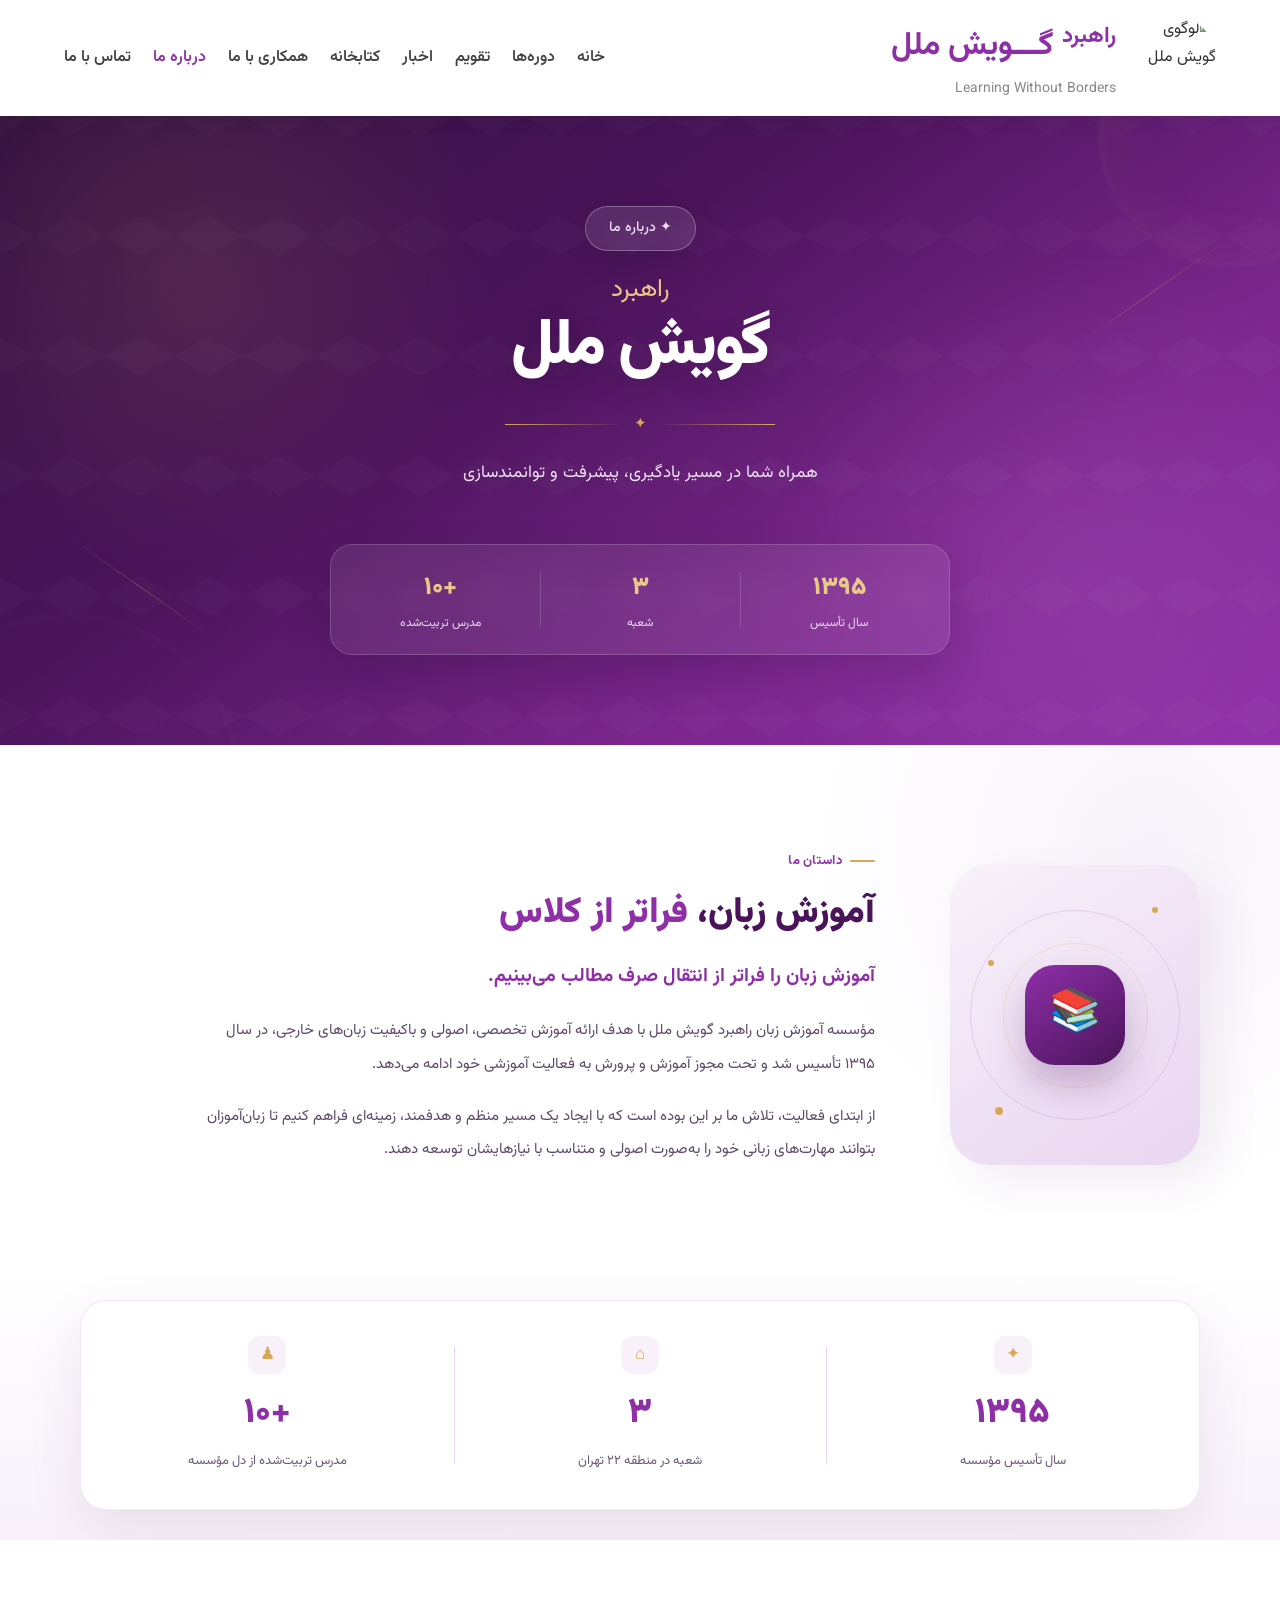
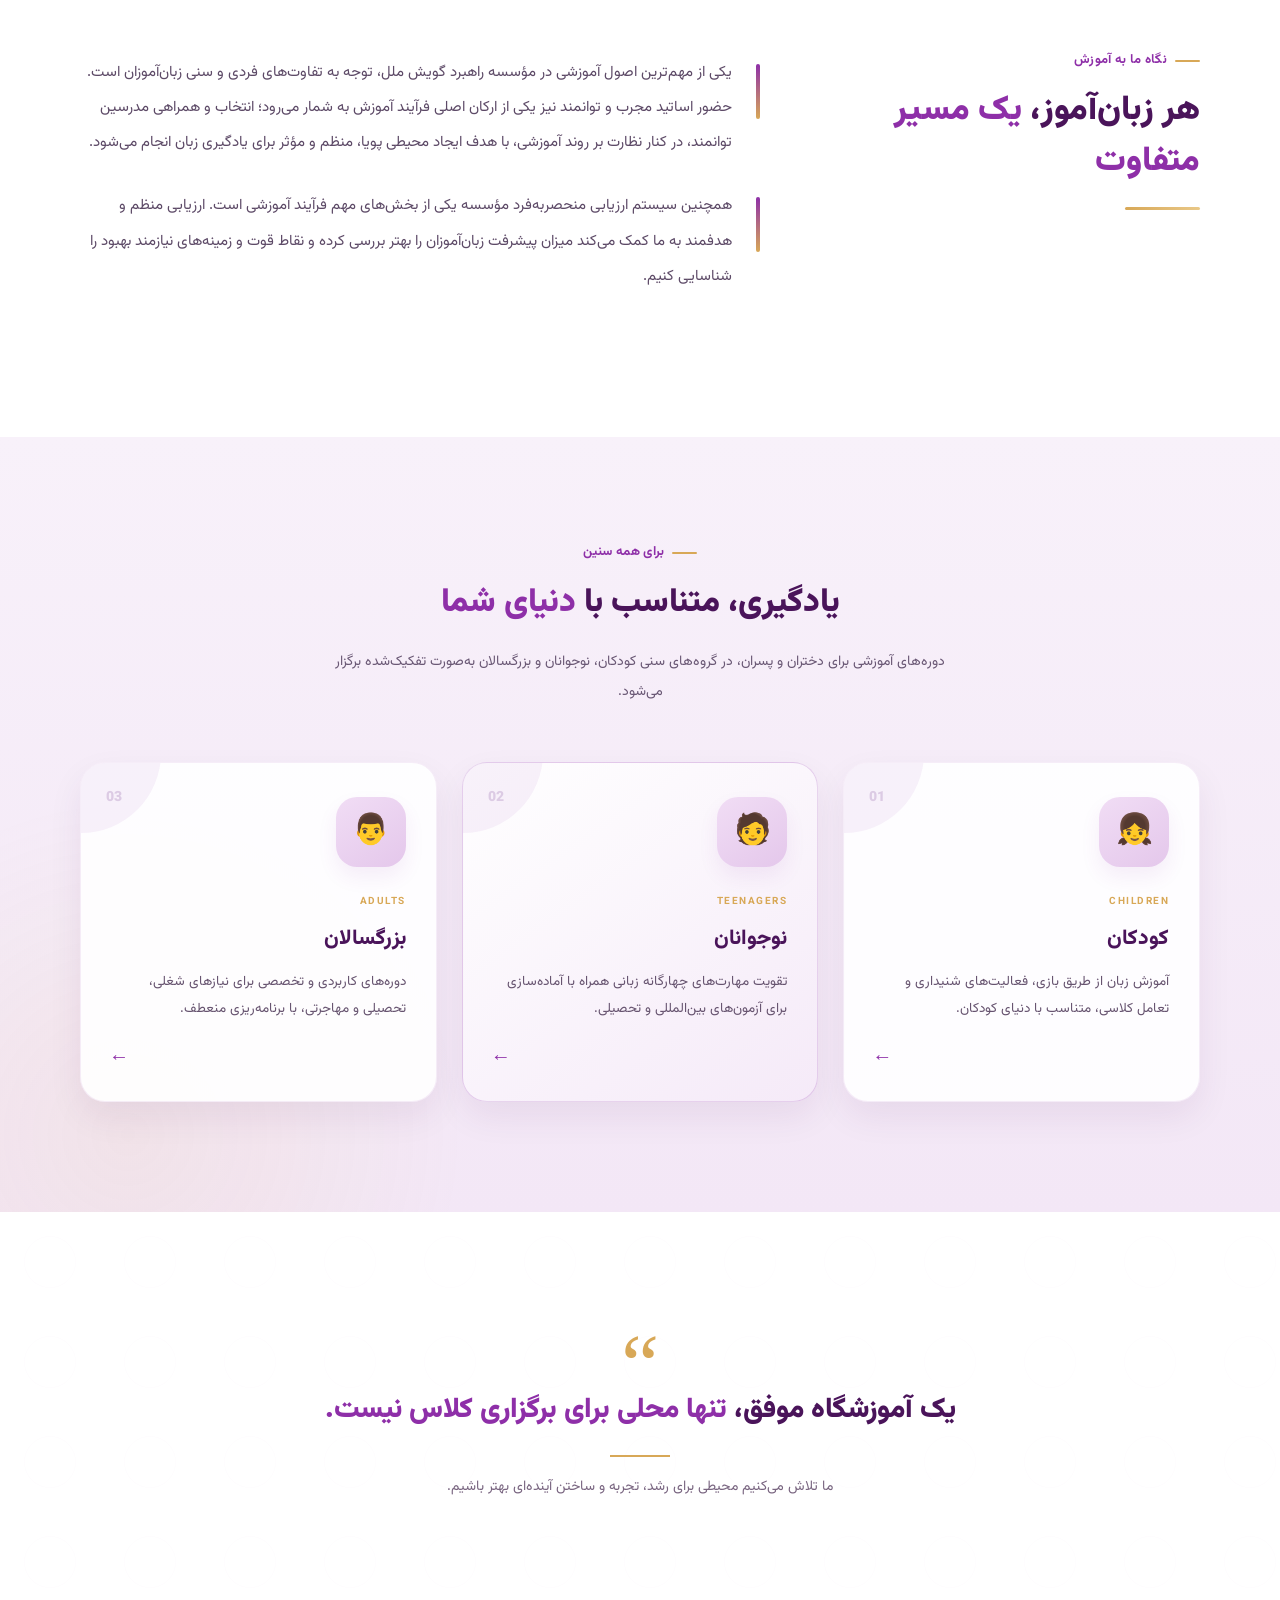
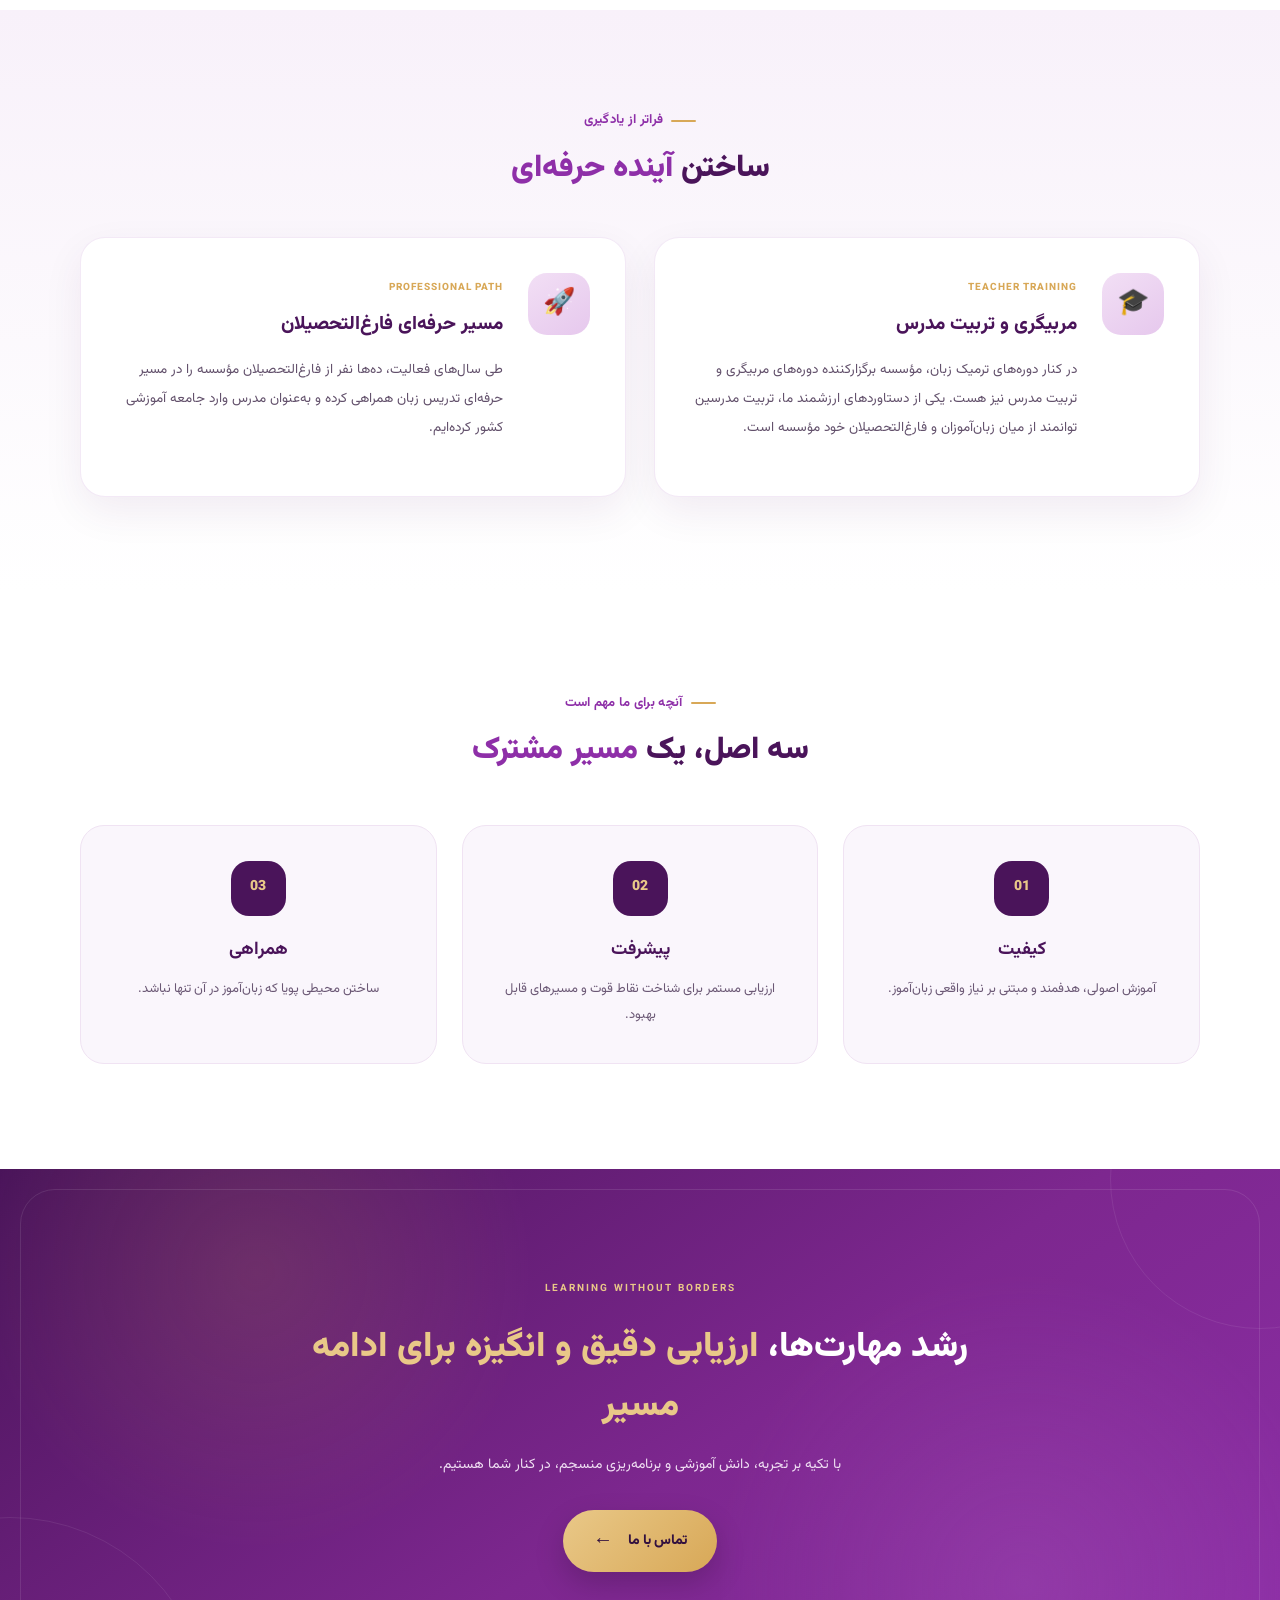
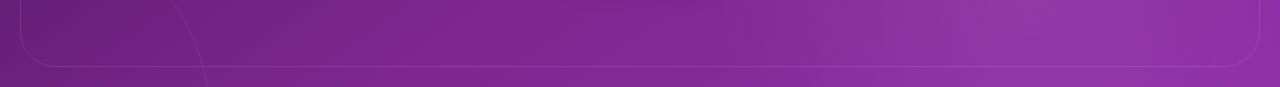
==== about us.html @ 9d2b3f7c "Initial upload - Gouyesh Melal" ====
<!DOCTYPE html>
<html lang="fa" dir="rtl">
<head>
    <meta charset="UTF-8">
    <meta name="viewport" content="width=device-width, initial-scale=1.0">
    <meta name="theme-color" content="#8E2FA8">
    <title>درباره ما | گویش ملل</title>

    <!-- ================= FONT ================= -->
    <link rel="preconnect" href="https://fonts.googleapis.com">
    <link rel="preconnect" href="https://fonts.gstatic.com" crossorigin>
    <link href="https://fonts.googleapis.com/css2?family=Vazirmatn:wght@300;400;500;700;900&display=swap" rel="stylesheet">

    <!-- ================= MAIN CSS ================= -->
    <link rel="stylesheet" href="/css/style.css">

    <style>
        /* =========================================================
           SHARED HEADER (same as the Library page)
           Placed after style.css so these rules win.
        ========================================================= */
        
        body {
            margin: 0 !important;
            padding-top: 0 !important;
        }

        header {
            margin-top: 0 !important;
            top: 0 !important;
        }

        * {
            margin: 0;
            padding: 0;
            box-sizing: border-box;
            font-family: "Vazirmatn", sans-serif;
        }

        .container {
            width: 90%;
            max-width: 1200px;
            margin: auto;
        }

        header {
            position: sticky;
            top: 0;
            right: 0;
            width: 100%;
            background: #fff;
            box-shadow: 0 5px 15px rgba(0, 0, 0, .08);
            z-index: 1000;
        }

        .nav {
            display: flex;
            justify-content: space-between;
            align-items: center;
            gap: 20px;
            padding: 12px 0;
        }

        .logo {
            display: flex;
            align-items: center;
            gap: 15px;
            flex-shrink: 0;
        }

            .logo img {
                width: 85px;
                height: 85px;
                border-radius: 50%;
                object-fit: cover;
            }

            .logo h1 {
                color: #8E2FA8;
            }

            .logo span {
                color: #888;
                font-size: 14px;
            }

        nav ul {
            list-style: none;
            display: flex;
            align-items: center;
            gap: 22px;
            flex-wrap: wrap;
        }

        nav a {
            text-decoration: none;
            color: #444;
            font-weight: 600;
            transition: color .3s;
            white-space: nowrap;
        }

            nav a:hover,
            nav a.active {
                color: #8E2FA8;
            }

        /* Tablet */
        @media screen and (max-width: 1024px) {

            .container {
                width: 92%;
            }

            .nav {
                flex-direction: column;
                gap: 12px;
                padding: 10px 0;
            }

            nav ul {
                justify-content: center;
                gap: 12px 18px;
            }
        }

        /* Mobile */
        @media screen and (max-width: 600px) {

            .logo img {
                width: 65px;
                height: 65px;
            }

            .logo h1 {
                font-size: 20px;
            }

            .logo span {
                font-size: 12px;
            }

            nav ul {
                gap: 8px 13px;
            }

            nav a {
                font-size: 12px;
            }
        }


        /* =========================================================
           ABOUT PAGE
           رنگ‌بندی هماهنگ با سایت گویش ملل
        ========================================================= */

        .about-page {
            --purple: #8E2FA8;
            --purple-dark: #4A145A;
            --purple-deep: #32103F;
            --purple-light: #B96BC9;
            --lilac: #E9D5F0;
            --lilac-light: #F8F1FA;
            --gold: #D8A857;
            --gold-light: #E9C888;
            --text: #3F2850;
            --white: #FFFFFF;
            overflow: hidden;
            background: #fff;
        }

            .about-page * {
                box-sizing: border-box;
            }

            .about-page .container {
                width: min(1120px, 92%);
                margin: 0 auto;
            }

        /* =========================================================
           HERO
           Header is now sticky (in the page flow), so the hero
           no longer needs a big top padding.
        ========================================================= */

        .about-hero {
            position: relative;
            margin-top: 0;
            min-height: 520px;
            padding: 90px 0 90px;
            display: flex;
            align-items: center;
            text-align: center;
            color: #fff;
            overflow: hidden;
            background: radial-gradient(circle at 15% 25%, rgba(216, 168, 87, .13), transparent 25%), radial-gradient(circle at 85% 75%, rgba(185, 107, 201, .20), transparent 28%), linear-gradient(145deg, #32103F 0%, #4A145A 38%, #7D278F 72%, #8E2FA8 100%);
        }

            .about-hero::before {
                content: "";
                position: absolute;
                inset: 0;
                opacity: .16;
                background-image: linear-gradient(30deg, rgba(255, 255, 255, .12) 12%, transparent 12.5%, transparent 87%, rgba(255, 255, 255, .12) 87.5%, rgba(255, 255, 255, .12)), linear-gradient(150deg, rgba(255, 255, 255, .12) 12%, transparent 12.5%, transparent 87%, rgba(255, 255, 255, .12) 87.5%, rgba(255, 255, 255, .12));
                background-size: 70px 120px;
            }

        .about-hero-content {
            position: relative;
            z-index: 3;
        }

        .about-badge {
            display: inline-flex;
            align-items: center;
            justify-content: center;
            gap: 8px;
            padding: 9px 23px;
            margin-bottom: 24px;
            border: 1px solid rgba(255, 255, 255, .28);
            border-radius: 50px;
            background: rgba(255, 255, 255, .10);
            color: #F1DFF5;
            font-size: 14px;
            font-weight: 500;
            backdrop-filter: blur(8px);
            box-shadow: 0 8px 30px rgba(0, 0, 0, .10);
        }

        .about-hero h1 {
            margin: 0;
            line-height: 1.2;
        }

        .hero-small-title {
            display: block;
            margin-bottom: 4px;
            font-size: 25px;
            font-weight: 400;
            color: #E9C888;
        }

        .hero-main-title {
            display: block;
            font-size: 64px;
            font-weight: 900;
            letter-spacing: -2px;
            text-shadow: 0 8px 35px rgba(0, 0, 0, .18);
        }

        .hero-divider {
            display: flex;
            align-items: center;
            justify-content: center;
            gap: 12px;
            width: 270px;
            margin: 25px auto 20px;
        }

            .hero-divider span {
                height: 1px;
                flex: 1;
                background: linear-gradient(90deg, transparent, #D8A857);
            }

                .hero-divider span:last-child {
                    background: linear-gradient(90deg, #D8A857, transparent);
                }

            .hero-divider i {
                color: #D8A857;
                font-style: normal;
                font-size: 15px;
            }

        .about-hero p {
            margin: 0;
            color: #F1E5F5;
            font-size: 17px;
            font-weight: 400;
        }

        .hero-mini-stats {
            width: min(620px, 100%);
            margin: 55px auto 0;
            padding: 20px 10px;
            display: grid;
            grid-template-columns: repeat(3, 1fr);
            border: 1px solid rgba(255, 255, 255, .16);
            border-radius: 22px;
            background: rgba(255, 255, 255, .08);
            backdrop-filter: blur(10px);
            box-shadow: 0 18px 45px rgba(26, 5, 35, .16);
        }

            .hero-mini-stats div {
                position: relative;
            }

                .hero-mini-stats div:not(:last-child)::after {
                    content: "";
                    position: absolute;
                    left: 0;
                    top: 10%;
                    width: 1px;
                    height: 80%;
                    background: rgba(255, 255, 255, .16);
                }

            .hero-mini-stats strong {
                display: block;
                color: #E9C888;
                font-size: 25px;
                font-weight: 900;
            }

            .hero-mini-stats small {
                display: block;
                margin-top: 3px;
                color: #EBDDF0;
                font-size: 12px;
            }

        .hero-orb {
            position: absolute;
            border-radius: 50%;
            pointer-events: none;
            filter: blur(2px);
        }

        .hero-orb-one {
            width: 260px;
            height: 260px;
            top: -110px;
            right: -80px;
            border: 1px solid rgba(255, 255, 255, .13);
            box-shadow: inset 0 0 70px rgba(216, 168, 87, .06);
        }

        .hero-orb-two {
            width: 340px;
            height: 340px;
            bottom: -210px;
            left: -100px;
            border: 1px solid rgba(255, 255, 255, .10);
        }

        .hero-line {
            position: absolute;
            width: 180px;
            height: 1px;
            background: linear-gradient(90deg, transparent, rgba(216, 168, 87, .45), transparent);
            transform: rotate(-35deg);
            opacity: .7;
        }

        .line-one {
            top: 28%;
            right: 3%;
        }

        .line-two {
            bottom: 25%;
            left: 4%;
            transform: rotate(35deg);
        }

        /* =========================================================
           SECTION COMMON
        ========================================================= */

        .section-label {
            display: inline-flex;
            align-items: center;
            gap: 8px;
            color: var(--purple);
            font-size: 13px;
            font-weight: 700;
            letter-spacing: .3px;
        }

            .section-label::before {
                content: "";
                width: 25px;
                height: 2px;
                background: var(--gold);
                border-radius: 5px;
            }

        .about-page h2 {
            margin: 12px 0 20px;
            color: var(--purple-dark);
            font-size: 31px;
            font-weight: 900;
            line-height: 1.5;
        }

            .about-page h2 span {
                color: var(--purple);
            }

        /* =========================================================
           INTRO
        ========================================================= */

        .about-intro {
            position: relative;
            padding: 100px 0 85px;
            background: radial-gradient(circle at 90% 20%, rgba(142, 47, 168, .06), transparent 28%), #fff;
        }

        .intro-layout {
            display: grid;
            grid-template-columns: 250px 1fr;
            gap: 75px;
            align-items: center;
        }

        .intro-decoration {
            position: relative;
            height: 300px;
            display: flex;
            align-items: center;
            justify-content: center;
            border-radius: 38px;
            background: linear-gradient(145deg, #F8F1FA, #E9D5F0);
            box-shadow: 18px 18px 45px rgba(74, 20, 90, .08);
            overflow: hidden;
        }

            .intro-decoration::before {
                content: "";
                position: absolute;
                width: 210px;
                height: 210px;
                border: 1px solid rgba(142, 47, 168, .15);
                border-radius: 50%;
            }

            .intro-decoration::after {
                content: "";
                position: absolute;
                width: 145px;
                height: 145px;
                border: 1px solid rgba(216, 168, 87, .22);
                border-radius: 50%;
            }

        .intro-book-icon {
            position: relative;
            z-index: 2;
            width: 100px;
            height: 100px;
            display: flex;
            align-items: center;
            justify-content: center;
            border-radius: 30px;
            background: linear-gradient(145deg, #8E2FA8, #4A145A);
            font-size: 42px;
            box-shadow: 0 20px 35px rgba(74, 20, 90, .25);
        }

        .intro-decoration > span {
            position: absolute;
            width: 6px;
            height: 6px;
            border-radius: 50%;
            background: var(--gold);
        }

            .intro-decoration > span:nth-child(2) {
                top: 42px;
                right: 42px;
            }

            .intro-decoration > span:nth-child(3) {
                bottom: 50px;
                left: 45px;
                width: 8px;
                height: 8px;
            }

            .intro-decoration > span:nth-child(4) {
                top: 95px;
                left: 38px;
            }

        .intro-content {
            max-width: 700px;
        }

            .intro-content h2 {
                font-size: 36px;
            }

            .intro-content .lede {
                margin: 0 0 20px;
                color: var(--purple);
                font-size: 19px;
                font-weight: 700;
            }

            .intro-content p:not(.lede) {
                max-width: 680px;
                margin: 0 0 18px;
                color: #5D4A67;
                font-size: 15px;
                line-height: 2.25;
            }

        /* =========================================================
           STATS
        ========================================================= */

        .about-stats {
            padding: 30px 0;
            background: linear-gradient(180deg, #fff, #F8F1FA);
        }

        .stats-box {
            display: grid;
            grid-template-columns: repeat(3, 1fr);
            overflow: hidden;
            border: 1px solid rgba(142, 47, 168, .10);
            border-radius: 26px;
            background: #fff;
            box-shadow: 0 20px 55px rgba(74, 20, 90, .09);
        }

        .stat-item {
            position: relative;
            padding: 35px 20px;
            text-align: center;
        }

            .stat-item:not(:last-child)::after {
                content: "";
                position: absolute;
                top: 22%;
                left: 0;
                width: 1px;
                height: 56%;
                background: #E9D5F0;
            }

        .stat-icon {
            width: 38px;
            height: 38px;
            margin: 0 auto 8px;
            display: flex;
            align-items: center;
            justify-content: center;
            border-radius: 12px;
            background: #F8F1FA;
            color: var(--gold);
            font-size: 17px;
        }

        .stat-num {
            color: var(--purple);
            font-size: 35px;
            font-weight: 900;
        }

        .stat-label {
            margin-top: 5px;
            color: #6A5875;
            font-size: 13px;
        }

        /* =========================================================
           PRINCIPLES
        ========================================================= */

        .about-principles {
            padding: 105px 0;
            background: #fff;
        }

        .principles-layout {
            display: grid;
            grid-template-columns: 360px 1fr;
            gap: 80px;
            align-items: start;
        }

        .principles-heading {
            position: sticky;
            top: 130px;
        }

            .principles-heading h2 {
                font-size: 34px;
            }

        .gold-line {
            width: 75px;
            height: 3px;
            border-radius: 10px;
            background: linear-gradient(90deg, var(--gold), #E9C888);
        }

        .principles-text {
            padding: 10px 0;
        }

            .principles-text p {
                position: relative;
                margin: 0 0 28px;
                padding: 0 28px 0 0;
                color: #5D4A67;
                font-size: 15px;
                line-height: 2.35;
            }

                .principles-text p::before {
                    content: "";
                    position: absolute;
                    top: 9px;
                    right: 0;
                    width: 4px;
                    height: 55px;
                    border-radius: 10px;
                    background: linear-gradient(180deg, var(--purple), var(--gold));
                }

        /* =========================================================
           AGE GROUPS
        ========================================================= */

        .about-groups {
            position: relative;
            padding: 100px 0 110px;
            background: radial-gradient(circle at 10% 90%, rgba(216, 168, 87, .09), transparent 25%), linear-gradient(180deg, #F8F1FA 0%, #F3E7F6 100%);
        }

        .groups-heading {
            max-width: 650px;
            margin: 0 auto 55px;
            text-align: center;
        }

            .groups-heading .section-label {
                justify-content: center;
            }

            .groups-heading h2 {
                margin-top: 13px;
                font-size: 33px;
            }

            .groups-heading p {
                margin: 0;
                color: #6A5875;
                font-size: 14px;
                line-height: 2.1;
            }

        .groups-grid {
            display: grid;
            grid-template-columns: repeat(3, 1fr);
            gap: 25px;
        }

        .group-card {
            position: relative;
            min-height: 340px;
            padding: 34px 30px 30px;
            border: 1px solid rgba(142, 47, 168, .08);
            border-radius: 25px;
            background: rgba(255, 255, 255, .90);
            box-shadow: 0 15px 35px rgba(74, 20, 90, .07);
            overflow: hidden;
            transition: .35s ease;
        }

            .group-card::before {
                content: "";
                position: absolute;
                width: 160px;
                height: 160px;
                top: -90px;
                left: -80px;
                border-radius: 50%;
                background: rgba(142, 47, 168, .06);
                transition: .35s;
            }

            .group-card:hover {
                transform: translateY(-10px);
                border-color: rgba(142, 47, 168, .18);
                box-shadow: 0 25px 50px rgba(74, 20, 90, .14);
            }

                .group-card:hover::before {
                    transform: scale(1.4);
                }

            .group-card.featured {
                background: linear-gradient(145deg, #fff, #F5EAF8);
                border-color: rgba(142, 47, 168, .20);
            }

        .card-number {
            position: absolute;
            top: 23px;
            left: 25px;
            color: #DCCBE4;
            font-size: 14px;
            font-weight: 900;
        }

        .group-icon {
            width: 70px;
            height: 70px;
            display: flex;
            align-items: center;
            justify-content: center;
            margin-bottom: 20px;
            border-radius: 21px;
            background: linear-gradient(145deg, #F1DDF5, #E4C7EB);
            font-size: 30px;
            box-shadow: 0 10px 20px rgba(142, 47, 168, .08);
        }

        .group-card-content > span {
            color: var(--gold);
            font-size: 10px;
            font-weight: 700;
            letter-spacing: 1.5px;
        }

        .group-card h3 {
            margin: 4px 0 10px;
            color: var(--purple-dark);
            font-size: 21px;
            font-weight: 800;
        }

        .group-card p {
            margin: 0;
            color: #66536F;
            font-size: 13.5px;
            line-height: 2;
        }

        .card-arrow {
            position: absolute;
            left: 28px;
            bottom: 25px;
            color: var(--purple);
            font-size: 20px;
            transition: .3s;
        }

        .group-card:hover .card-arrow {
            transform: translateX(-6px);
            color: var(--gold);
        }

        /* =========================================================
           QUOTE
        ========================================================= */

        .about-quote {
            position: relative;
            padding: 110px 0;
            text-align: center;
            overflow: hidden;
            background: #fff;
        }

        .quote-pattern {
            position: absolute;
            inset: 0;
            opacity: .35;
            background: radial-gradient(circle at center, transparent 0 35%, rgba(142, 47, 168, .035) 36% 36.5%, transparent 37%);
            background-size: 100px 100px;
        }

        .about-quote .container {
            position: relative;
            z-index: 2;
        }

        .quote-mark {
            height: 60px;
            color: #D8A857;
            font-family: Georgia, serif;
            font-size: 85px;
            line-height: 1;
        }

        .about-quote blockquote {
            max-width: 750px;
            margin: 5px auto 20px;
            color: var(--purple-dark);
            font-size: 28px;
            font-weight: 900;
            line-height: 1.7;
        }

            .about-quote blockquote span {
                color: var(--purple);
            }

        .quote-line {
            width: 60px;
            height: 2px;
            margin: 0 auto 18px;
            background: var(--gold);
        }

        .about-quote p {
            margin: 0;
            color: #796580;
            font-size: 14px;
        }

        /* =========================================================
           TEACHER TRAINING
        ========================================================= */

        .about-split {
            padding: 95px 0;
            background: linear-gradient(180deg, #F8F1FA, #fff);
        }

        .split-heading {
            margin-bottom: 45px;
            text-align: center;
        }

            .split-heading .section-label {
                justify-content: center;
            }

            .split-heading h2 {
                margin-bottom: 0;
            }

        .split-grid {
            display: grid;
            grid-template-columns: repeat(2, 1fr);
            gap: 28px;
        }

        .split-card {
            position: relative;
            display: flex;
            gap: 25px;
            min-height: 260px;
            padding: 35px;
            border: 1px solid rgba(142, 47, 168, .10);
            border-radius: 25px;
            background: #fff;
            box-shadow: 0 15px 40px rgba(74, 20, 90, .07);
            overflow: hidden;
            transition: .3s;
        }

            .split-card::after {
                content: "";
                position: absolute;
                bottom: 0;
                right: 0;
                width: 100%;
                height: 4px;
                background: linear-gradient(90deg, var(--gold), var(--purple));
                transform: scaleX(0);
                transform-origin: right;
                transition: .3s;
            }

            .split-card:hover {
                transform: translateY(-7px);
                box-shadow: 0 23px 50px rgba(74, 20, 90, .12);
            }

                .split-card:hover::after {
                    transform: scaleX(1);
                }

        .split-icon {
            flex: 0 0 62px;
            width: 62px;
            height: 62px;
            display: flex;
            align-items: center;
            justify-content: center;
            border-radius: 19px;
            background: linear-gradient(145deg, #F2DFF5, #E6C8ED);
            font-size: 26px;
        }

        .split-content > span {
            color: var(--gold);
            font-size: 10px;
            font-weight: 800;
            letter-spacing: 1px;
        }

        .split-card h3 {
            margin: 6px 0 13px;
            color: var(--purple-dark);
            font-size: 19px;
            font-weight: 800;
        }

        .split-card p {
            margin: 0;
            color: #62506B;
            font-size: 13.5px;
            line-height: 2.15;
        }

        /* =========================================================
           VALUES
        ========================================================= */

        .about-values {
            padding: 95px 0 105px;
            background: #fff;
        }

        .values-heading {
            margin-bottom: 50px;
            text-align: center;
        }

            .values-heading .section-label {
                justify-content: center;
            }

        .values-grid {
            display: grid;
            grid-template-columns: repeat(3, 1fr);
            gap: 25px;
        }

        .value-item {
            position: relative;
            padding: 35px 28px;
            text-align: center;
            border-radius: 24px;
            background: #FAF6FC;
            border: 1px solid #F0E3F3;
            transition: .3s;
        }

            .value-item:hover {
                transform: translateY(-7px);
                background: #fff;
                box-shadow: 0 20px 40px rgba(74, 20, 90, .09);
            }

        .value-icon {
            width: 55px;
            height: 55px;
            margin: 0 auto 18px;
            display: flex;
            align-items: center;
            justify-content: center;
            border-radius: 18px;
            background: var(--purple-dark);
            color: #E9C888;
            font-size: 14px;
            font-weight: 900;
        }

        .value-item h3 {
            margin: 0 0 10px;
            color: var(--purple-dark);
            font-size: 18px;
        }

        .value-item p {
            margin: 0;
            color: #6B5875;
            font-size: 13px;
            line-height: 2;
        }

        /* =========================================================
           CLOSING
        ========================================================= */

        .about-closing {
            position: relative;
            padding: 105px 0 115px;
            text-align: center;
            color: #fff;
            overflow: hidden;
            background: radial-gradient(circle at 20% 20%, rgba(216, 168, 87, .14), transparent 25%), radial-gradient(circle at 80% 80%, rgba(185, 107, 201, .22), transparent 28%), linear-gradient(145deg, #4A145A, #7D278F 55%, #8E2FA8);
        }

            .about-closing::before {
                content: "";
                position: absolute;
                inset: 20px;
                border: 1px solid rgba(255, 255, 255, .10);
                border-radius: 35px;
                pointer-events: none;
            }

        .closing-content {
            position: relative;
            z-index: 2;
        }

        .closing-badge {
            display: inline-block;
            margin-bottom: 20px;
            color: #E9C888;
            font-size: 10px;
            font-weight: 700;
            letter-spacing: 2px;
        }

        .about-closing h2 {
            max-width: 720px;
            margin: 0 auto;
            color: #fff;
            font-size: 35px;
            line-height: 1.7;
        }

            .about-closing h2 span {
                color: #E9C888;
            }

        .about-closing p {
            margin: 16px auto 0;
            color: #F0DFF3;
            font-size: 14px;
        }

        .closing-btn {
            display: inline-flex;
            align-items: center;
            gap: 15px;
            margin-top: 32px;
            padding: 13px 30px;
            border-radius: 50px;
            background: linear-gradient(135deg, #E9C888, #D8A857);
            color: #32103F;
            text-decoration: none;
            font-size: 14px;
            font-weight: 800;
            box-shadow: 0 12px 30px rgba(0, 0, 0, .18);
            transition: .3s;
        }

            .closing-btn span {
                font-size: 20px;
                transition: .3s;
            }

            .closing-btn:hover {
                transform: translateY(-4px);
                box-shadow: 0 18px 35px rgba(0, 0, 0, .25);
            }

                .closing-btn:hover span {
                    transform: translateX(-5px);
                }

        .closing-glow {
            position: absolute;
            border-radius: 50%;
            border: 1px solid rgba(255, 255, 255, .08);
        }

        .glow-one {
            width: 300px;
            height: 300px;
            right: -130px;
            top: -140px;
        }

        .glow-two {
            width: 400px;
            height: 400px;
            left: -190px;
            bottom: -230px;
        }

        /* =========================================================
           RESPONSIVE
        ========================================================= */

        @media (max-width: 900px) {

            .about-hero {
                min-height: 500px;
                padding-top: 80px;
            }

            .hero-main-title {
                font-size: 54px;
            }

            .intro-layout {
                grid-template-columns: 190px 1fr;
                gap: 45px;
            }

            .intro-decoration {
                height: 250px;
            }

            .principles-layout {
                grid-template-columns: 280px 1fr;
                gap: 45px;
            }

            .groups-grid,
            .values-grid {
                grid-template-columns: repeat(2, 1fr);
            }

            .group-card:last-child {
                grid-column: 1 / -1;
                max-width: calc(50% - 12px);
                width: 100%;
                margin: 0 auto;
            }
        }

        @media (max-width: 768px) {

            .about-hero {
                min-height: 520px;
                padding: 70px 0 75px;
            }

            .hero-main-title {
                font-size: 45px;
                letter-spacing: -1px;
            }

            .hero-small-title {
                font-size: 21px;
            }

            .about-hero p {
                font-size: 15px;
            }

            .hero-mini-stats {
                margin-top: 40px;
            }

                .hero-mini-stats strong {
                    font-size: 22px;
                }

            .about-intro {
                padding: 75px 0;
            }

            .intro-layout {
                grid-template-columns: 1fr;
                gap: 40px;
            }

            .intro-decoration {
                width: 180px;
                height: 180px;
                margin: 0 auto;
                border-radius: 30px;
            }

                .intro-decoration::before {
                    width: 135px;
                    height: 135px;
                }

                .intro-decoration::after {
                    width: 95px;
                    height: 95px;
                }

            .intro-book-icon {
                width: 70px;
                height: 70px;
                border-radius: 20px;
                font-size: 30px;
            }

            .intro-content {
                text-align: center;
            }

                .intro-content .section-label {
                    justify-content: center;
                }

                .intro-content h2 {
                    font-size: 29px;
                }

            .stats-box {
                grid-template-columns: 1fr;
            }

            .stat-item:not(:last-child)::after {
                top: auto;
                bottom: 0;
                left: 10%;
                width: 80%;
                height: 1px;
            }

            .about-principles {
                padding: 75px 0;
            }

            .principles-layout {
                grid-template-columns: 1fr;
                gap: 30px;
            }

            .principles-heading {
                position: static;
                text-align: center;
            }

                .principles-heading .section-label {
                    justify-content: center;
                }

            .gold-line {
                margin: 0 auto;
            }

            .principles-text p {
                text-align: right;
            }

            .about-groups {
                padding: 75px 0;
            }

            .groups-heading h2 {
                font-size: 28px;
            }

            .groups-grid {
                grid-template-columns: 1fr;
            }

            .group-card:last-child {
                grid-column: auto;
                max-width: none;
            }

            .about-quote {
                padding: 80px 0;
            }

                .about-quote blockquote {
                    font-size: 23px;
                }

            .about-split {
                padding: 75px 0;
            }

            .split-grid {
                grid-template-columns: 1fr;
            }

            .about-values {
                padding: 75px 0;
            }

            .values-grid {
                grid-template-columns: 1fr;
            }

            .about-closing {
                padding: 80px 0 90px;
            }

                .about-closing h2 {
                    font-size: 28px;
                }
        }

        @media (max-width: 480px) {

            .about-hero {
                padding-top: 60px;
            }

            .hero-main-title {
                font-size: 39px;
            }

            .hero-mini-stats {
                padding: 15px 5px;
            }

                .hero-mini-stats strong {
                    font-size: 19px;
                }

                .hero-mini-stats small {
                    font-size: 10px;
                }

            .about-page h2 {
                font-size: 27px;
            }

            .split-card {
                flex-direction: column;
                padding: 28px;
            }

            .split-icon {
                flex-basis: auto;
            }

            .about-closing h2 {
                font-size: 25px;
            }
        }
    </style>
</head>

<body>

    <!-- =========================================================
         HEADER (same as the Library page)
    ========================================================= -->

    <header>
        <div class="container nav">

            <div class="logo">
                <img src="/images/logo.jfif" alt="لوگوی گویش ملل">

                <div>
                    <h1>
                        <sup><small>راهبرد</small></sup>
                        <b>گـــویش ملل</b>
                    </h1>

                    <span>Learning Without Borders</span>
                </div>
            </div>

            <nav>
                <ul>
                    <li><a href="index.html">خانه</a></li>
                    <li><a href="courses.html" target="_blank">دوره‌ها</a></li>
                    <li><a href="calender.html" target="_blank">تقویم</a></li>
                    <li><a href="news.html" target="_blank">اخبار</a></li>
                    <li><a href="library.html">کتابخانه</a></li>
                    <li><a href="careers.html">همکاری با ما</a></li>
                    <li><a href="about us.html" class="active">درباره ما</a></li>
                    <li><a href="contact us.html" target="_blank">تماس با ما</a></li>
                </ul>
            </nav>

        </div>
    </header>


    <!-- ================= ABOUT PAGE ================= -->

    <main class="about-page">

        <!-- ================= HERO ================= -->

        <section class="about-hero">
            <div class="hero-orb hero-orb-one"></div>
            <div class="hero-orb hero-orb-two"></div>
            <div class="hero-line line-one"></div>
            <div class="hero-line line-two"></div>

            <div class="container about-hero-content">
                <div class="about-badge">✦ درباره ما</div>

                <h1>
                    <span class="hero-small-title">راهبرد</span>
                    <span class="hero-main-title">گویش ملل</span>
                </h1>

                <div class="hero-divider">
                    <span></span>
                    <i>✦</i>
                    <span></span>
                </div>

                <p>
                    همراه شما در مسیر یادگیری، پیشرفت و توانمندسازی
                </p>

                <div class="hero-mini-stats">
                    <div>
                        <strong>۱۳۹۵</strong>
                        <small>سال تأسیس</small>
                    </div>
                    <div>
                        <strong>۳</strong>
                        <small>شعبه</small>
                    </div>
                    <div>
                        <strong>+۱۰</strong>
                        <small>مدرس تربیت‌شده</small>
                    </div>
                </div>
            </div>
        </section>

        <!-- ================= INTRO ================= -->

        <section class="about-intro">
            <div class="container intro-layout">

                <div class="intro-decoration">
                    <div class="intro-book-icon">📚</div>
                    <span></span>
                    <span></span>
                    <span></span>
                </div>

                <div class="intro-content">
                    <div class="section-label">داستان ما</div>

                    <h2>
                        آموزش زبان،
                        <span>فراتر از کلاس</span>
                    </h2>

                    <p class="lede">
                        آموزش زبان را فراتر از انتقال صرف مطالب می‌بینیم.
                    </p>

                    <p>
                        مؤسسه آموزش زبان راهبرد گویش ملل با هدف ارائه آموزش تخصصی، اصولی و باکیفیت
                        زبان‌های خارجی، در سال ۱۳۹۵ تأسیس شد و تحت مجوز آموزش و پرورش به فعالیت
                        آموزشی خود ادامه می‌دهد.
                    </p>

                    <p>
                        از ابتدای فعالیت، تلاش ما بر این بوده است که با ایجاد یک مسیر منظم و هدفمند،
                        زمینه‌ای فراهم کنیم تا زبان‌آموزان بتوانند مهارت‌های زبانی خود را به‌صورت
                        اصولی و متناسب با نیازهایشان توسعه دهند.
                    </p>
                </div>

            </div>
        </section>

        <!-- ================= STATS ================= -->

        <section class="about-stats">
            <div class="container stats-box">

                <div class="stat-item">
                    <div class="stat-icon">✦</div>
                    <div class="stat-num">۱۳۹۵</div>
                    <div class="stat-label">سال تأسیس مؤسسه</div>
                </div>

                <div class="stat-item">
                    <div class="stat-icon">⌂</div>
                    <div class="stat-num">۳</div>
                    <div class="stat-label">شعبه در منطقه ۲۲ تهران</div>
                </div>

                <div class="stat-item">
                    <div class="stat-icon">♟</div>
                    <div class="stat-num">+۱۰</div>
                    <div class="stat-label">مدرس تربیت‌شده از دل مؤسسه</div>
                </div>

            </div>
        </section>

        <!-- ================= PRINCIPLES ================= -->

        <section class="about-principles">
            <div class="container principles-layout">

                <div class="principles-heading">
                    <div class="section-label">نگاه ما به آموزش</div>
                    <h2>
                        هر زبان‌آموز،
                        <span>یک مسیر متفاوت</span>
                    </h2>
                    <div class="gold-line"></div>
                </div>

                <div class="principles-text">
                    <p>
                        یکی از مهم‌ترین اصول آموزشی در مؤسسه راهبرد گویش ملل، توجه به تفاوت‌های
                        فردی و سنی زبان‌آموزان است. حضور اساتید مجرب و توانمند نیز یکی از ارکان
                        اصلی فرآیند آموزش به شمار می‌رود؛ انتخاب و همراهی مدرسین توانمند، در کنار
                        نظارت بر روند آموزشی، با هدف ایجاد محیطی پویا، منظم و مؤثر برای یادگیری
                        زبان انجام می‌شود.
                    </p>

                    <p>
                        همچنین سیستم ارزیابی منحصربه‌فرد مؤسسه یکی از بخش‌های مهم فرآیند آموزشی
                        است. ارزیابی منظم و هدفمند به ما کمک می‌کند میزان پیشرفت زبان‌آموزان را
                        بهتر بررسی کرده و نقاط قوت و زمینه‌های نیازمند بهبود را شناسایی کنیم.
                    </p>
                </div>

            </div>
        </section>

        <!-- ================= AGE GROUPS ================= -->

        <section class="about-groups">
            <div class="container">

                <div class="groups-heading">
                    <div class="section-label">برای همه سنین</div>
                    <h2>یادگیری، متناسب با <span>دنیای شما</span></h2>
                    <p>
                        دوره‌های آموزشی برای دختران و پسران، در گروه‌های سنی کودکان، نوجوانان و
                        بزرگسالان به‌صورت تفکیک‌شده برگزار می‌شود.
                    </p>
                </div>

                <div class="groups-grid">

                    <div class="group-card">
                        <div class="card-number">01</div>
                        <div class="group-icon">👧</div>
                        <div class="group-card-content">
                            <span>CHILDREN</span>
                            <h3>کودکان</h3>
                            <p>
                                آموزش زبان از طریق بازی، فعالیت‌های شنیداری و تعامل کلاسی،
                                متناسب با دنیای کودکان.
                            </p>
                        </div>
                        <div class="card-arrow">←</div>
                    </div>

                    <div class="group-card featured">
                        <div class="card-number">02</div>
                        <div class="group-icon">🧑</div>
                        <div class="group-card-content">
                            <span>TEENAGERS</span>
                            <h3>نوجوانان</h3>
                            <p>
                                تقویت مهارت‌های چهارگانه زبانی همراه با آماده‌سازی برای
                                آزمون‌های بین‌المللی و تحصیلی.
                            </p>
                        </div>
                        <div class="card-arrow">←</div>
                    </div>

                    <div class="group-card">
                        <div class="card-number">03</div>
                        <div class="group-icon">👨</div>
                        <div class="group-card-content">
                            <span>ADULTS</span>
                            <h3>بزرگسالان</h3>
                            <p>
                                دوره‌های کاربردی و تخصصی برای نیازهای شغلی، تحصیلی و مهاجرتی،
                                با برنامه‌ریزی منعطف.
                            </p>
                        </div>
                        <div class="card-arrow">←</div>
                    </div>

                </div>
            </div>
        </section>

        <!-- ================= QUOTE ================= -->

        <section class="about-quote">
            <div class="quote-pattern"></div>

            <div class="container">
                <div class="quote-mark">“</div>

                <blockquote>
                    یک آموزشگاه موفق،
                    <span>تنها محلی برای برگزاری کلاس نیست.</span>
                </blockquote>

                <div class="quote-line"></div>

                <p>
                    ما تلاش می‌کنیم محیطی برای رشد، تجربه و ساختن آینده‌ای بهتر باشیم.
                </p>
            </div>
        </section>

        <!-- ================= TEACHER TRAINING ================= -->

        <section class="about-split">
            <div class="container">

                <div class="split-heading">
                    <div class="section-label">فراتر از یادگیری</div>
                    <h2>ساختن <span>آینده حرفه‌ای</span></h2>
                </div>

                <div class="split-grid">

                    <div class="split-card">
                        <div class="split-icon">🎓</div>
                        <div class="split-content">
                            <span>TEACHER TRAINING</span>
                            <h3>مربیگری و تربیت مدرس</h3>
                            <p>
                                در کنار دوره‌های ترمیک زبان، مؤسسه برگزارکننده دوره‌های مربیگری و
                                تربیت مدرس نیز هست. یکی از دستاوردهای ارزشمند ما، تربیت مدرسین
                                توانمند از میان زبان‌آموزان و فارغ‌التحصیلان خود مؤسسه است.
                            </p>
                        </div>
                    </div>

                    <div class="split-card">
                        <div class="split-icon">🚀</div>
                        <div class="split-content">
                            <span>PROFESSIONAL PATH</span>
                            <h3>مسیر حرفه‌ای فارغ‌التحصیلان</h3>
                            <p>
                                طی سال‌های فعالیت، ده‌ها نفر از فارغ‌التحصیلان مؤسسه را در مسیر
                                حرفه‌ای تدریس زبان همراهی کرده و به‌عنوان مدرس وارد جامعه آموزشی
                                کشور کرده‌ایم.
                            </p>
                        </div>
                    </div>

                </div>
            </div>
        </section>

        <!-- ================= VALUES ================= -->

        <section class="about-values">
            <div class="container">

                <div class="values-heading">
                    <div class="section-label">آنچه برای ما مهم است</div>
                    <h2>سه اصل، یک <span>مسیر مشترک</span></h2>
                </div>

                <div class="values-grid">

                    <div class="value-item">
                        <div class="value-icon">01</div>
                        <h3>کیفیت</h3>
                        <p>آموزش اصولی، هدفمند و مبتنی بر نیاز واقعی زبان‌آموز.</p>
                    </div>

                    <div class="value-item">
                        <div class="value-icon">02</div>
                        <h3>پیشرفت</h3>
                        <p>ارزیابی مستمر برای شناخت نقاط قوت و مسیرهای قابل بهبود.</p>
                    </div>

                    <div class="value-item">
                        <div class="value-icon">03</div>
                        <h3>همراهی</h3>
                        <p>ساختن محیطی پویا که زبان‌آموز در آن تنها نباشد.</p>
                    </div>

                </div>

            </div>
        </section>

        <!-- ================= CLOSING ================= -->

        <section class="about-closing">
            <div class="closing-glow glow-one"></div>
            <div class="closing-glow glow-two"></div>

            <div class="container closing-content">
                <div class="closing-badge">LEARNING WITHOUT BORDERS</div>

                <h2>
                    رشد مهارت‌ها،
                    <span>ارزیابی دقیق و انگیزه برای ادامه مسیر</span>
                </h2>

                <p>
                    با تکیه بر تجربه، دانش آموزشی و برنامه‌ریزی منسجم، در کنار شما هستیم.
                </p>

                <a href="contact us.html" class="closing-btn">
                    تماس با ما
                    <span>←</span>
                </a>
            </div>
        </section>

    </main>

</body>
</html>
---- css/style.css ----
/* =========================================================
   GOYESH MELAL
   MAIN STYLESHEET
   Desktop + Tablet + Mobile
========================================================= */


/* =========================================================
   01. VARIABLES & RESET
========================================================= */

:root {
    --purple: #8E2FA8;
    --purple-dark: #6F277F;
    --gold: #D4AF37;
    --cream: #FFF8F0;
    --text: #333;
    --muted: #888;
    --white: #fff;
    --header-height: 85px;
}

*,
*::before,
*::after {
    margin: 0;
    padding: 0;
    box-sizing: border-box;
    font-family: "Vazirmatn", sans-serif;
}

html {
    scroll-behavior: smooth;
}

body {
    background: var(--cream);
    color: var(--text);
    line-height: 1.8;
    overflow-x: hidden;
}

img {
    display: block;
    max-width: 100%;
    height: auto;
}

a {
    -webkit-tap-highlight-color: transparent;
}

button {
    font: inherit;
}


/* =========================================================
   02. CONTAINER
========================================================= */

.container {
    width: 90%;
    max-width: 1200px;
    margin-inline: auto;
}


/* =========================================================
   03. HEADER & NAVIGATION
========================================================= */

.site-header {
    position: sticky;
    top: 0;
    width: 100%;
    z-index: 10000;
    background: var(--cream);
}

    .site-header .container.nav {
        position: relative;
        min-height: var(--header-height);
        display: flex;
        justify-content: space-between;
        align-items: center;
        padding: 8px 0;
    }

/* LOGO */

.logo {
    display: flex;
    align-items: center;
    gap: 15px;
}

    .logo img {
        width: 85px;
        height: 85px;
        object-fit: contain;
        border-radius: 50%;
    }

    .logo h1 {
        color: var(--purple);
    }

    .logo span {
        color: var(--muted);
        font-size: 14px;
    }

/* DESKTOP MENU */

.site-header nav {
    position: static;
    display: block;
}

    .site-header nav ul {
        display: flex;
        align-items: center;
        gap: 22px;
        list-style: none;
    }

    .site-header nav a {
        display: block;
        color: #444;
        font-weight: 600;
        text-decoration: none;
        transition: color .25s ease, background .25s ease;
    }

        .site-header nav a:hover,
        .site-header nav a.active {
            color: var(--purple);
        }

/* HAMBURGER */

.menu-toggle {
    display: none;
    background: transparent;
    border: 0;
    cursor: pointer;
}

    .menu-toggle span {
        display: block;
        width: 26px;
        height: 3px;
        background: var(--purple);
        border-radius: 3px;
        transition: transform .3s ease, opacity .3s ease;
    }

    .menu-toggle.active span:nth-child(1) {
        transform: translateY(8px) rotate(45deg);
    }

    .menu-toggle.active span:nth-child(2) {
        opacity: 0;
    }

    .menu-toggle.active span:nth-child(3) {
        transform: translateY(-8px) rotate(-45deg);
    }


/* =========================================================
   04. HERO
========================================================= */

.hero {
    position: relative;
    min-height: 100vh;
    min-height: 100svh;
    display: flex;
    align-items: center;
    justify-content: center;
    padding: 80px 5% 50px;
    background-color: #B77BC2;
    background-image: url("/images/hero-bg.png");
    background-repeat: no-repeat;
    background-position: center;
    background-size: cover;
    color: var(--white);
    text-align: center;
}

.hero-content {
    position: relative;
    z-index: 1;
    width: 45%;
    max-width: 650px;
    margin-right: auto;
    text-align: center;
}

.hero h1 {
    font-size: clamp(26px, 2.5vw, 38px);
    line-height: 1.7;
    margin-bottom: 20px;
}

.hero p {
    font-size: clamp(16px, 1.5vw, 22px);
    margin-bottom: 30px;
}


/* =========================================================
   05. BUTTONS
========================================================= */

.hero-buttons {
    display: flex;
    justify-content: center;
    align-items: center;
    flex-wrap: wrap;
    gap: 12px;
}

.btn {
    display: inline-block;
    padding: 15px 35px;
    margin: 10px;
    color: var(--white);
    background: var(--purple);
    border-radius: 40px;
    text-decoration: none;
    transition: .3s ease;
}

    .btn:hover {
        background: var(--gold);
        transform: translateY(-5px);
    }

.btn2 {
    background: var(--purple-dark);
}


/* =========================================================
   06. SERVICES
========================================================= */

.services {
    padding: 100px 0;
    text-align: center;
}

.cards {
    display: grid;
    grid-template-columns: repeat(auto-fit, minmax(260px, 1fr));
    gap: 30px;
    margin-top: 50px;
}

.card {
    padding: 40px;
    color: var(--text);
    background: var(--white);
    border-radius: 20px;
    text-decoration: none;
    box-shadow: 0 15px 30px rgba(0,0,0,.08);
    transition: .35s ease;
}

    .card:hover {
        transform: translateY(-12px);
        box-shadow: 0 20px 40px rgba(142,47,168,.25);
    }

.icon {
    margin-bottom: 20px;
    font-size: 50px;
}

.card h3 {
    margin-bottom: 15px;
    color: var(--purple);
}


/* =========================================================
   07. OLD SLIDER
========================================================= */

.slider {
    position: absolute;
    top: 57%;
    left: 3%;
    width: 700px;
    height: 600px;
    overflow: hidden;
    border-radius: 15px;
    background: rgba(255,255,255,.15);
    transform: translateY(-50%);
}

.slide {
    position: absolute;
    top: 0;
    left: 0;
    display: flex;
    align-items: center;
    justify-content: center;
    width: 100%;
    height: 100%;
    transform: translateX(100%);
    transition: transform .5s ease;
}

    .slide img {
        width: 100%;
        height: 100%;
        object-fit: contain;
    }

.prev,
.next {
    position: absolute;
    top: 50%;
    z-index: 10;
    width: 45px;
    height: 45px;
    border: 0;
    border-radius: 50%;
    color: var(--white);
    background: rgba(0,0,0,.5);
    font-size: 25px;
    cursor: pointer;
    transform: translateY(-50%);
}

.prev {
    left: 10px;
}

.next {
    right: 10px;
}

    .prev:hover,
    .next:hover {
        background: rgba(142,47,168,.9);
    }


/* =========================================================
   08. SOCIAL FLOAT
========================================================= */

.social-float {
    position: fixed;
    bottom: 20px;
    left: 20px;
    z-index: 9999;
    display: flex;
    flex-direction: column;
    gap: 12px;
}

.social-btn {
    position: relative;
    display: flex;
    align-items: center;
    justify-content: center;
    width: 42px;
    height: 42px;
    padding: 0;
    overflow: hidden;
    border: 0;
    border-radius: 50%;
    text-decoration: none;
    cursor: pointer;
    box-shadow: 0 2px 8px rgba(0,0,0,.25);
    transition: transform .25s ease, box-shadow .25s ease;
}

    .social-btn:hover {
        transform: scale(1.18);
        box-shadow: 0 4px 14px rgba(0,0,0,.35);
    }

    .social-btn.instagram {
        background: radial-gradient( circle at 30% 110%, #fdf497 0%, #fdf497 5%, #fd5949 45%, #d6249f 60%, #285AEB 90% );
    }

    .social-btn.eitaa {
        background: var(--white);
        border: 1px solid #e0e0e0;
    }

.eitaa-img {
    width: 75%;
    height: 75%;
    object-fit: contain;
}

.bale-img {
    width: 72%;
    height: 72%;
    object-fit: contain;
    transform: scale(.94);
}

.tooltip {
    position: absolute;
    top: 50%;
    left: 52px;
    padding: 5px 10px;
    color: var(--white);
    background: rgba(20,20,20,.9);
    border-radius: 6px;
    font-size: 13px;
    white-space: nowrap;
    opacity: 0;
    pointer-events: none;
    transform: translateY(-50%) translateX(-8px);
    transition: .25s ease;
}

.social-btn:hover .tooltip {
    opacity: 1;
    transform: translateY(-50%) translateX(0);
}


/* =========================================================
   09. BRANCH MENU
========================================================= */

.social-btn-wrapper {
    position: relative;
}

.branch-menu {
    position: absolute;
    bottom: 0;
    left: 52px;
    display: flex;
    flex-direction: column;
    min-width: 150px;
    overflow: hidden;
    background: var(--white);
    border-radius: 10px;
    box-shadow: 0 6px 18px rgba(0,0,0,.2);
    opacity: 0;
    pointer-events: none;
    transform: translateX(-10px);
    transition: .2s ease;
}

    .branch-menu.open {
        opacity: 1;
        pointer-events: auto;
        transform: translateX(0);
    }

    .branch-menu a {
        padding: 10px 14px;
        color: #222;
        font-size: 14px;
        text-align: right;
        text-decoration: none;
        border-bottom: 1px solid #f0f0f0;
    }

        .branch-menu a:last-child {
            border-bottom: 0;
        }

        .branch-menu a:hover {
            background: #f5f5f5;
        }


/* =========================================================
   10. POSTER SECTION
========================================================= */

.poster-section {
    position: relative;
    padding: 80px 0;
    overflow: hidden;
    background: #1c1030;
}

.poster-bg {
    position: absolute;
    inset: 0;
    z-index: 0;
    overflow: hidden;
}

    .poster-bg .glow {
        position: absolute;
        border-radius: 50%;
        filter: blur(90px);
        opacity: .55;
    }

    .poster-bg .glow1 {
        top: -100px;
        right: -80px;
        width: 380px;
        height: 380px;
        background: #7b3fb5;
        animation: floatGlow 12s ease-in-out infinite;
    }

    .poster-bg .glow2 {
        bottom: -80px;
        left: -60px;
        width: 300px;
        height: 300px;
        background: #d9b8ff;
        animation: floatGlow 15s ease-in-out infinite reverse;
    }

    .poster-bg .glow3 {
        top: 40%;
        left: 45%;
        width: 250px;
        height: 250px;
        background: #a06cd5;
        animation: floatGlow 18s ease-in-out infinite;
    }

.poster-inner {
    position: relative;
    z-index: 1;
}

.poster-heading {
    margin-bottom: 40px;
    text-align: center;
}

    .poster-heading h2 {
        margin-top: 8px;
        color: var(--white);
        font-size: 32px;
    }

        .poster-heading h2 span {
            color: #c79dff;
        }

.poster-slider {
    position: relative;
    width: 100%;
    max-width: 1400px;
    height: 550px;
    margin: 0 auto;
    overflow: hidden;
    background: rgba(255,255,255,.06);
    border-radius: 20px;
    box-shadow: 0 20px 50px rgba(0,0,0,.45);
}

.poster-slide {
    position: absolute;
    inset: 0;
    display: flex;
    align-items: center;
    justify-content: center;
    transform: translateX(100%);
    transition: transform .5s ease;
}

    .poster-slide img {
        display: block;
        width: 100%;
        height: 100%;
        object-fit: contain;
    }

.poster-prev,
.poster-next {
    position: absolute;
    top: 50%;
    z-index: 2;
    width: 44px;
    height: 44px;
    color: var(--white);
    background: rgba(0,0,0,.4);
    border: 0;
    border-radius: 50%;
    font-size: 18px;
    cursor: pointer;
    transform: translateY(-50%);
}

.poster-prev {
    right: 16px;
}

.poster-next {
    left: 16px;
}

    .poster-prev:hover,
    .poster-next:hover {
        background: rgba(0,0,0,.7);
    }


/* =========================================================
   11. TABLET NAVIGATION
========================================================= */

@media (max-width: 1024px) {

    .site-header .container.nav {
        min-height: 72px;
    }

    .menu-toggle {
        position: absolute;
        top: 50%;
        left: 12px;
        z-index: 10002;
        display: flex;
        flex-direction: column;
        justify-content: center;
        align-items: center;
        gap: 5px;
        width: 44px;
        height: 44px;
        padding: 8px;
        transform: translateY(-50%);
    }

    .site-header nav {
        position: absolute;
        top: 100%;
        right: 0;
        left: 0;
        z-index: 10001;
        width: 100%;
    }

        .site-header nav ul#navMenu {
            display: none;
            flex-direction: column;
            align-items: stretch;
            gap: 0;
            width: 100%;
            max-height: min(75vh, 560px);
            margin: 0;
            padding: 0;
            overflow-y: auto;
            overflow-x: hidden;
            list-style: none;
            background: var(--white);
            border-top: 1px solid rgba(74,20,90,.1);
            border-radius: 0 0 14px 14px;
            box-shadow: 0 14px 28px rgba(53,16,63,.18);
        }

            .site-header nav ul#navMenu.open {
                display: flex;
            }

            .site-header nav ul#navMenu li {
                width: 100%;
                border-bottom: 1px solid rgba(74,20,90,.1);
            }

                .site-header nav ul#navMenu li:last-child {
                    border-bottom: 0;
                }

            .site-header nav ul#navMenu a {
                display: block;
                width: 100%;
                padding: 13px 20px;
                color: #444;
                font-size: 14px;
                font-weight: 600;
                text-align: right;
                background: var(--white);
            }

                .site-header nav ul#navMenu a:hover,
                .site-header nav ul#navMenu a.active {
                    color: var(--purple);
                    background: #fbf5fd;
                }

    .logo img {
        width: 65px;
        height: 65px;
    }

    .hero-content {
        position: static;
        width: 90%;
        max-width: 600px;
        margin: 0 auto;
    }

    .hero h1 {
        font-size: 24px;
    }

    .hero p {
        font-size: 16px;
    }

    .services {
        padding: 60px 0;
    }

    .poster-heading h2 {
        font-size: 24px;
    }

    .poster-slider {
        height: 400px;
    }
}


/* =========================================================
   12. MOBILE
========================================================= */

@media (max-width: 600px) {

    .container {
        width: 94%;
    }

    .site-header .container.nav {
        min-height: 72px;
        padding: 8px 0;
    }

    .logo img {
        width: 55px;
        height: 55px;
    }

    .site-header nav ul#navMenu {
        max-height: calc(100dvh - 72px);
    }

        .site-header nav ul#navMenu a {
            padding: 13px 18px;
        }

    /* HERO POSTER */

    .hero {
        width: 100%;
        min-height: 100svh;
        height: auto;
        margin: 0;
        padding: 40px 20px;
        background-color: #B77BC2;
        background-image: url("/images/mobile-poster.png");
        background-repeat: no-repeat;
        background-position: center top;
        background-size: 100% auto;
    }

    .hero-content {
        width: 100%;
        max-width: 420px;
        margin: 0 auto;
        text-align: center;
    }

    .hero h1 {
        font-size: clamp(23px, 6vw, 30px);
        line-height: 1.7;
        margin-bottom: 14px;
    }

    .hero p {
        font-size: clamp(15px, 4vw, 18px);
        line-height: 1.9;
        margin-bottom: 24px;
    }

    .hero-buttons {
        flex-direction: column;
        align-items: stretch;
        width: 100%;
        max-width: 320px;
        margin: 0 auto;
        gap: 12px;
    }

    .btn {
        width: 100%;
        min-height: 48px;
        padding: 12px 20px;
        margin: 0;
        font-size: 16px;
    }

    .services {
        padding: 60px 20px;
    }

    .cards {
        grid-template-columns: minmax(0, 1fr);
        gap: 20px;
        margin-top: 30px;
    }

    .card {
        padding: 28px 22px;
    }

    .icon {
        font-size: 42px;
    }

    .poster-slider {
        height: 300px;
    }

    .social-float {
        bottom: 15px;
        left: 12px;
        gap: 10px;
    }

    .social-btn {
        width: 38px;
        height: 38px;
    }

    .branch-menu {
        min-width: 130px;
    }
}


/* =========================================================
   13. ACCESSIBILITY
========================================================= */

@media (prefers-reduced-motion: reduce) {

    html {
        scroll-behavior: auto;
    }

    *,
    *::before,
    *::after {
        animation-duration: .01ms !important;
        animation-iteration-count: 1 !important;
        transition-duration: .01ms !important;
    }
}
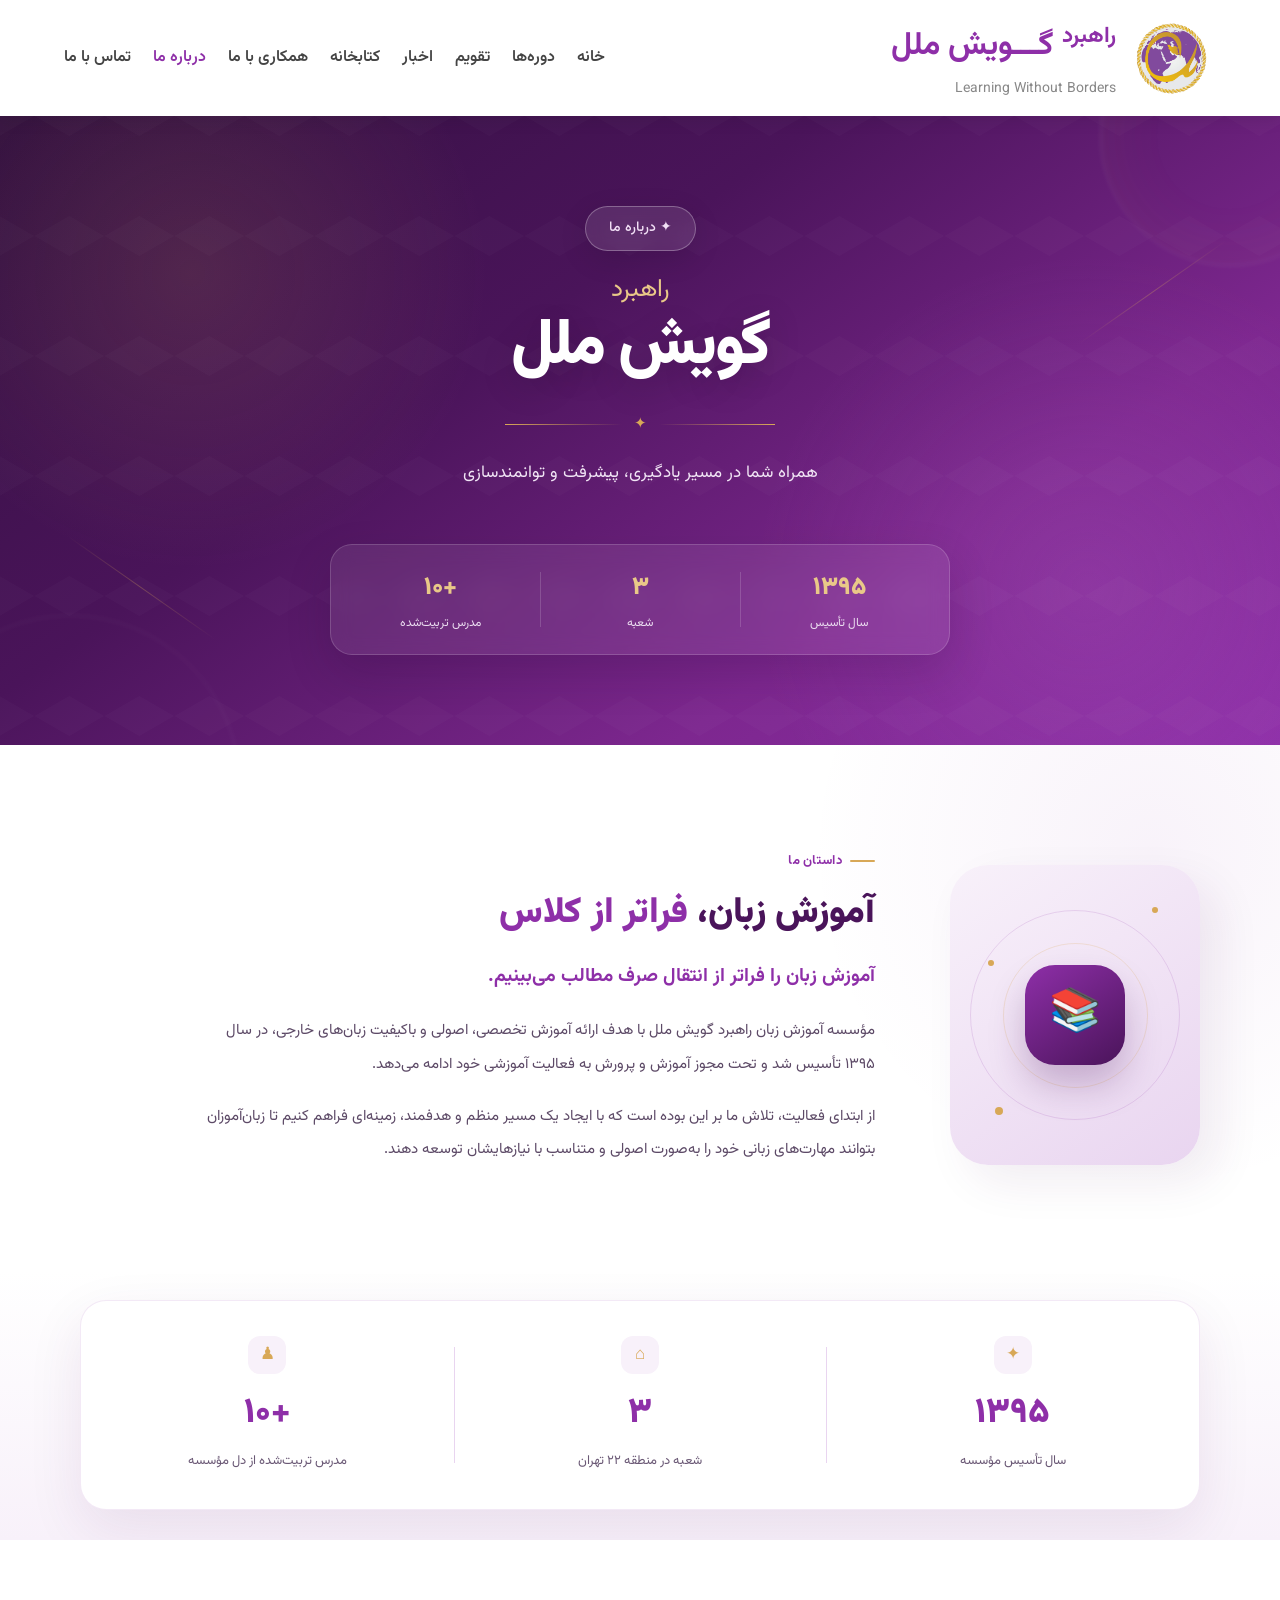
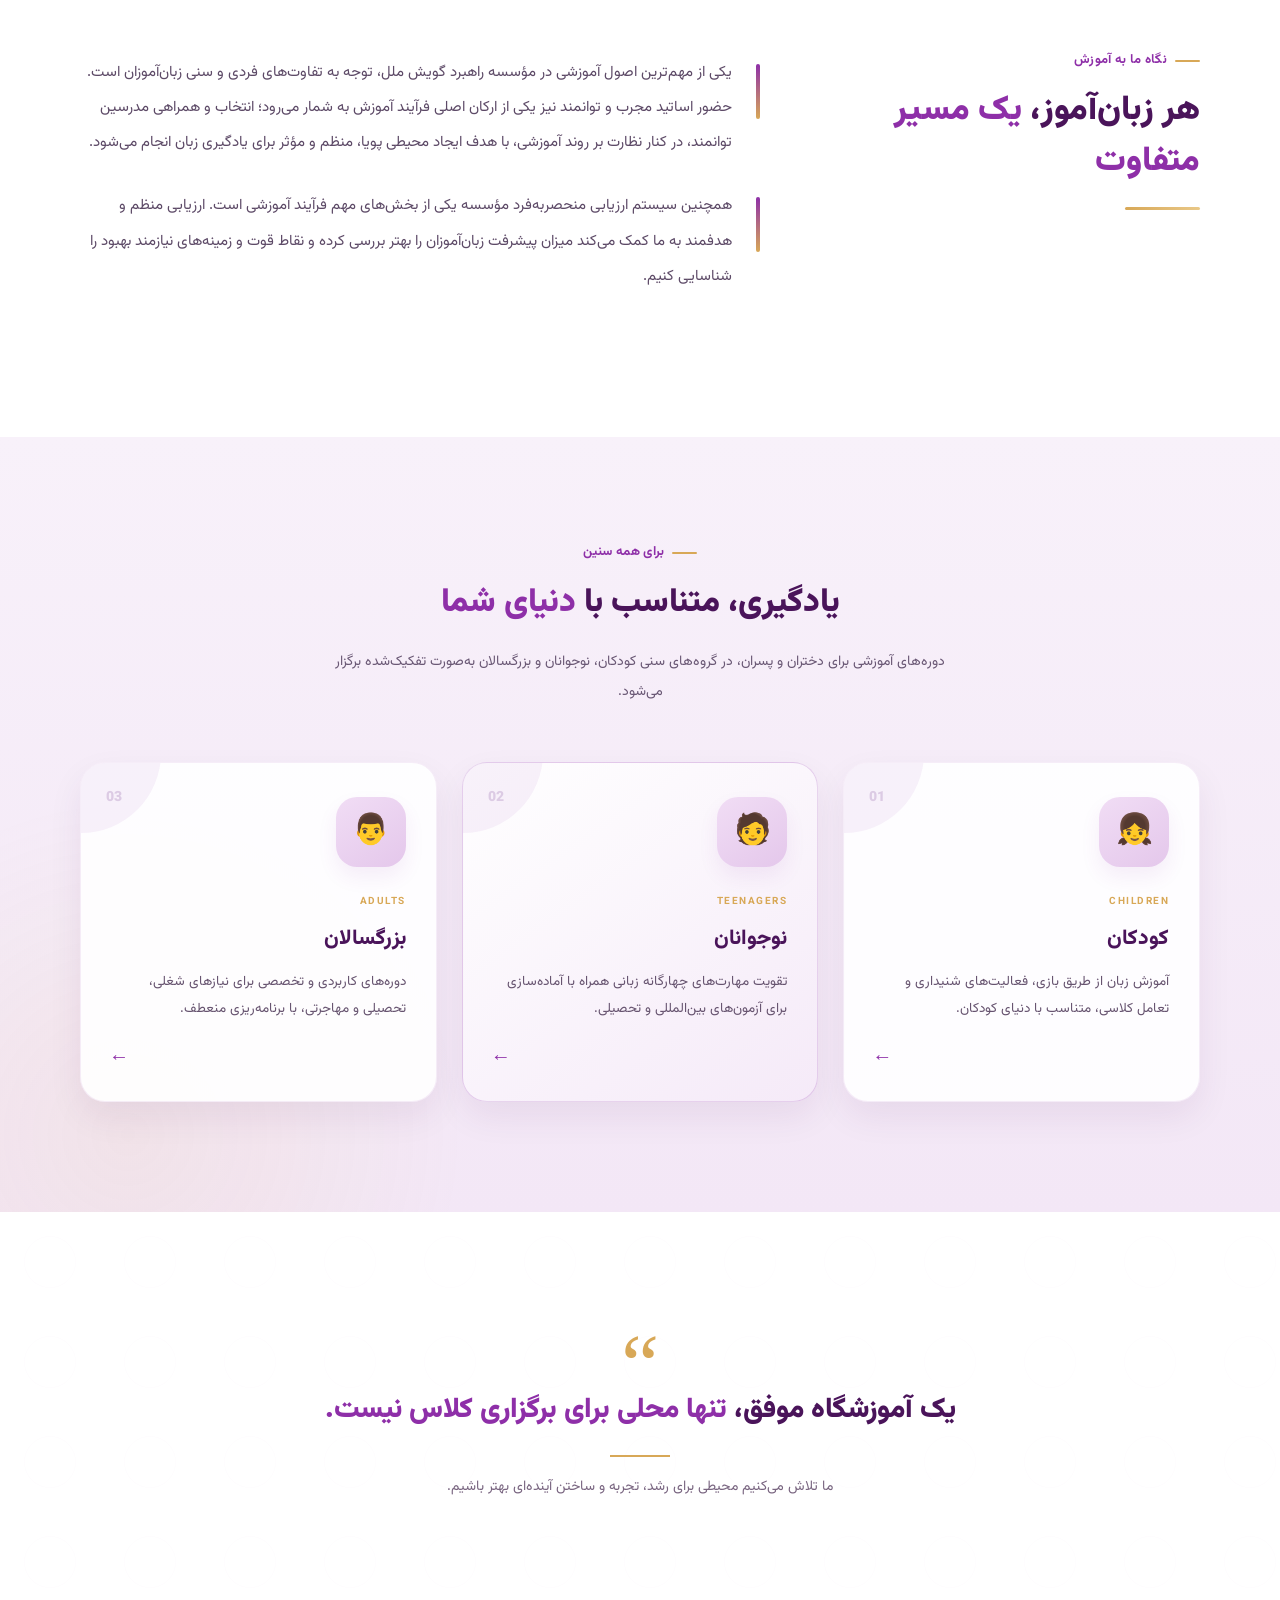
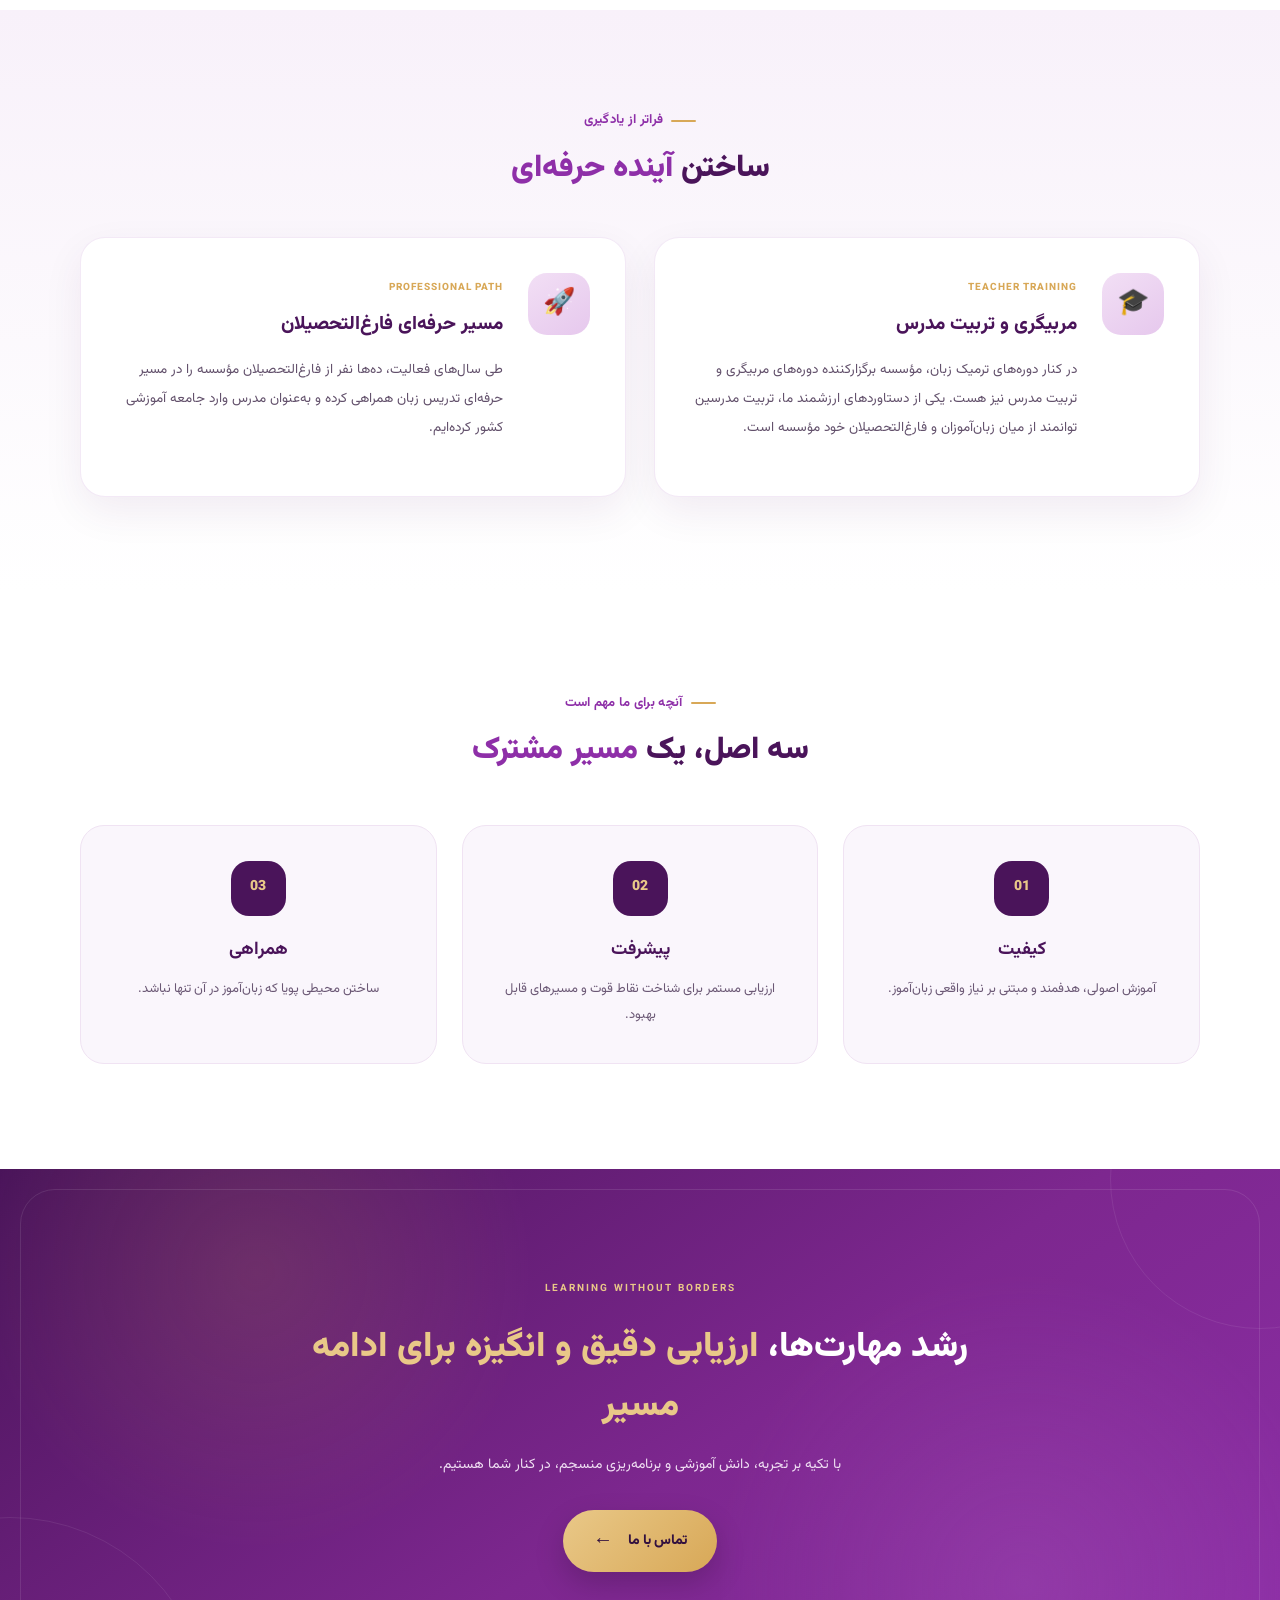
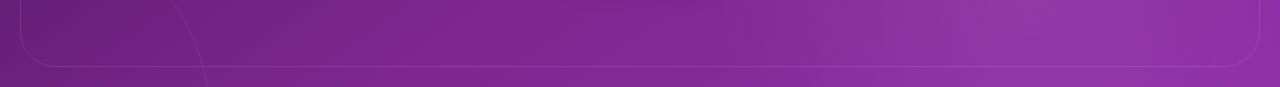
==== commit f681aa4f: "Update about us.html" ====
--- a/about us.html
+++ b/about us.html
@@ -1342,7 +1342,7 @@
         <div class="container nav">
 
             <div class="logo">
-                <img src="/images/logo.jfif" alt="لوگوی گویش ملل">
+                <img src="logo.jfif" alt="لوگوی گویش ملل">
 
                 <div>
                     <h1>
@@ -1705,4 +1705,4 @@
     </main>
 
 </body>
-</html>+</html>
--- a/css/style.css
+++ b/css/style.css
@@ -183,7 +183,7 @@
     justify-content: center;
     padding: 80px 5% 50px;
     background-color: #B77BC2;
-    background-image: url("/images/hero-bg.png");
+    background-image: url("../hero-bg.png");
     background-repeat: no-repeat;
     background-position: center;
     background-size: cover;
@@ -766,7 +766,7 @@
         margin: 0;
         padding: 40px 20px;
         background-color: #B77BC2;
-        background-image: url("/images/mobile-poster.png");
+        background-image: url(../mobile-poster.png");
         background-repeat: no-repeat;
         background-position: center top;
         background-size: 100% auto;
